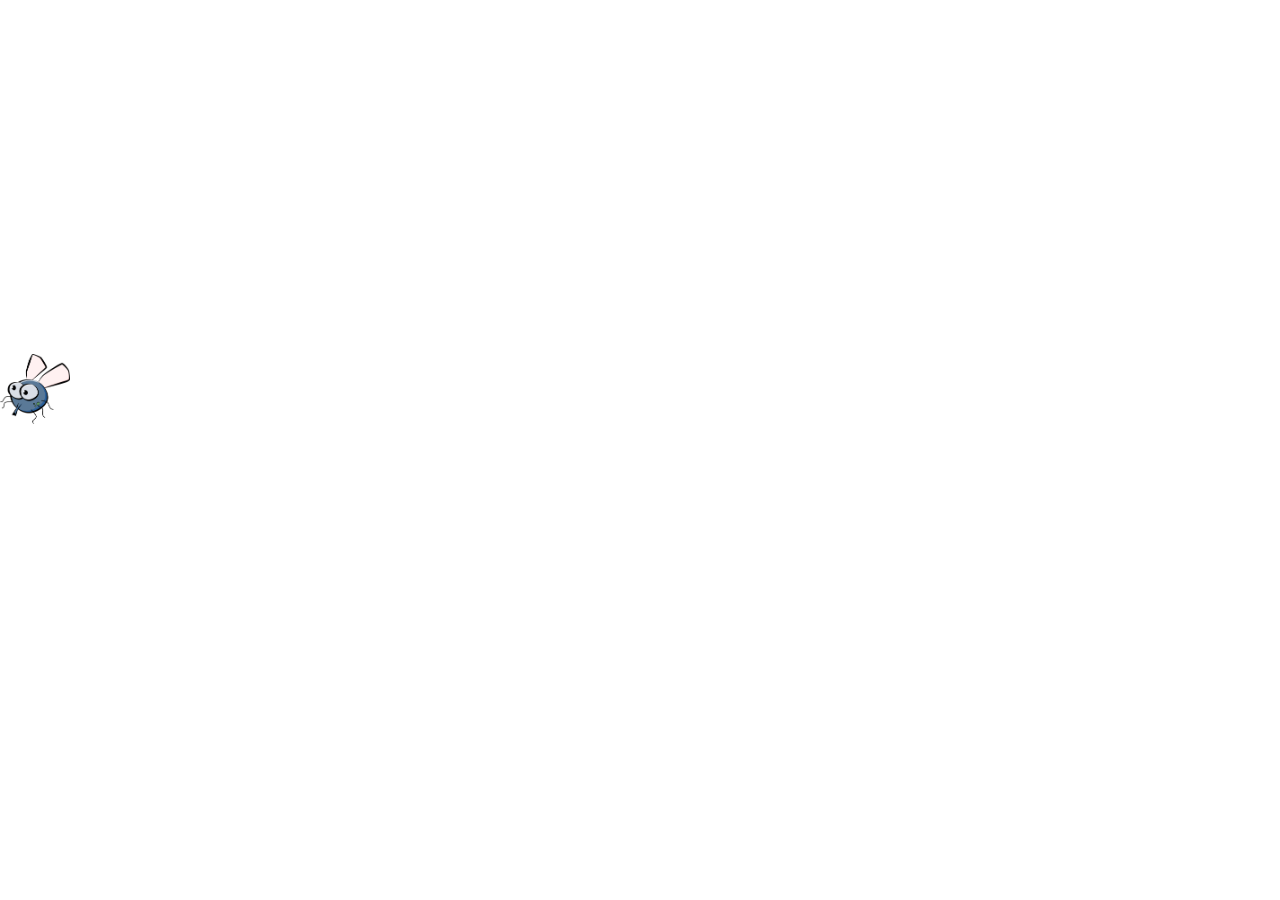
==== index.html @ e0074c32 "Random positions and sizes added" ====
<!DOCTYPE html>
<html lang="pt-br">
<head>
    <meta charset="UTF-8">
    <meta name="viewport" content="width=device-width, initial-scale=1.0">
    <title>Game - Mata Mosquitos</title>

    <link rel="stylesheet" href="css/estilo.css">

    <script src="jogo.js"></script>
</head>
<body onresize="ajustaTamanhoPalcoJogo()">

    
    
    <script>
        posicaoRandomica()
    </script>
</body>
</html>
---- css/estilo.css ----
.mosquito1 {
    width: 50px;
    height: 50px;
}

.mosquito2 {
    width: 70px;
    height: 70px;
}

.mosquito3 {
    width: 90px;
    height: 90px;
}

.ladoA {
    transform: scaleX(1);
}

.ladoB {
    transform: scaleX(-1);
}
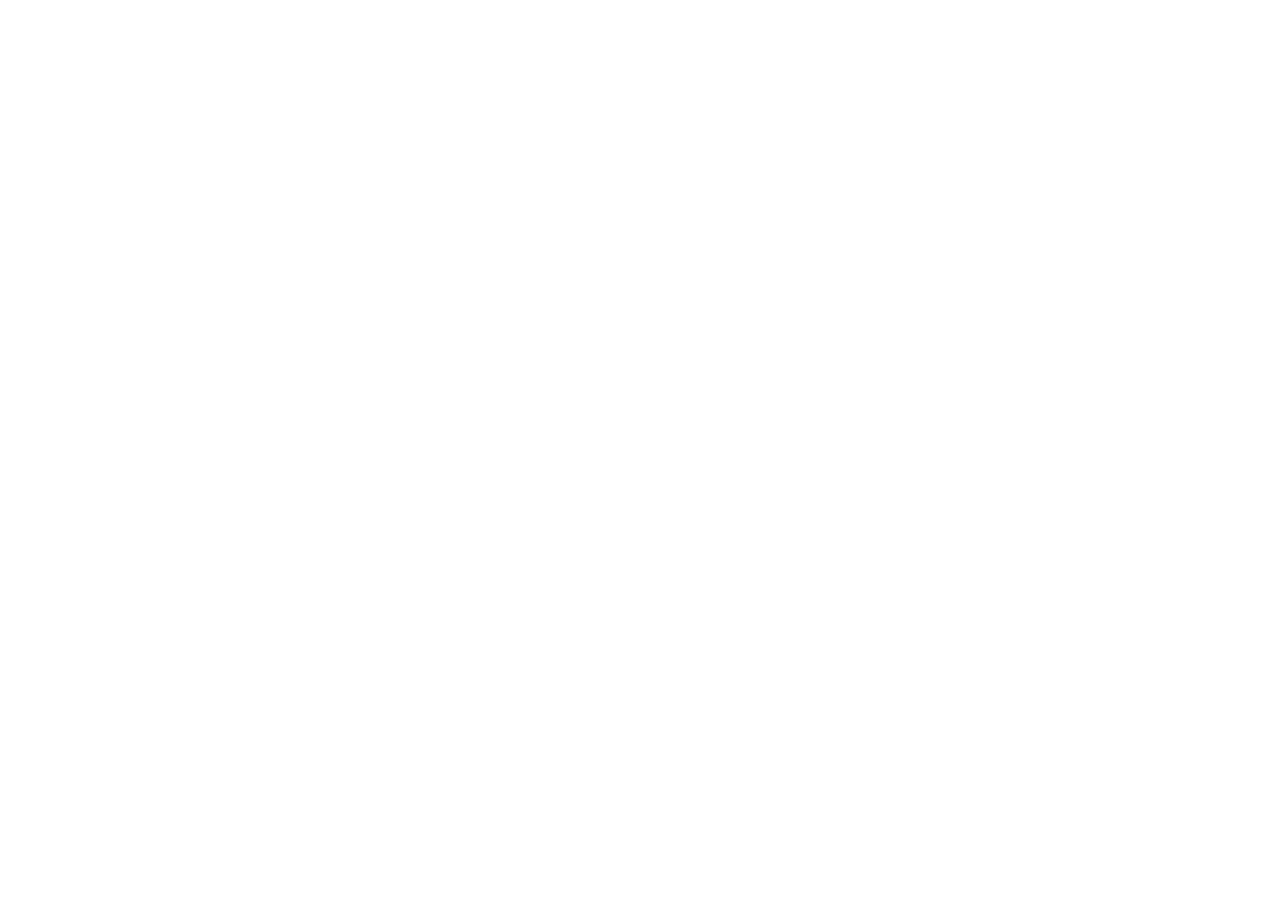
==== commit 4f739648: "Creating and removing mosquitoes every time cycle" ====
--- a/index.html
+++ b/index.html
@@ -14,7 +14,9 @@
     
     
     <script>
-        posicaoRandomica()
+        setInterval(function() {
+            posicaoRandomica();
+        }, 1000);
     </script>
 </body>
 </html>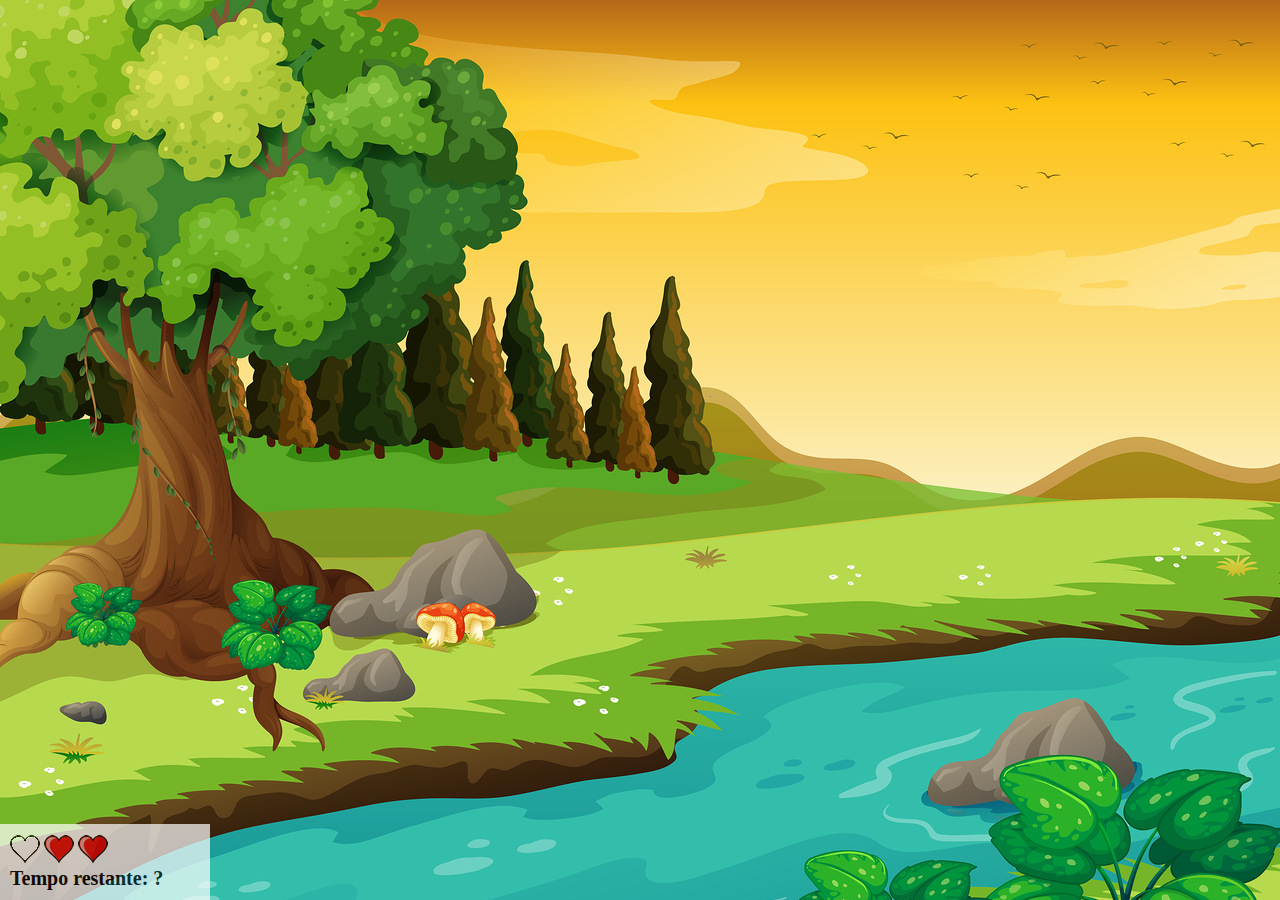
==== commit 75a38586: "created scenario" ====
--- a/index.html
+++ b/index.html
@@ -11,7 +11,17 @@
 </head>
 <body onresize="ajustaTamanhoPalcoJogo()">
 
-    
+    <div class="painel">
+        <div class="vidas">
+            <img src="imagens/coracao_vazio.png" alt="Coração vazio">
+            <img src="imagens/coracao_cheio.png" alt="Coração cheio">
+            <img src="imagens/coracao_cheio.png" alt="Coração cheio">
+        </div>
+
+        <div class="cronometro">
+            Tempo restante: ?
+        </div>
+    </div>
     
     <script>
         setInterval(function() {
--- a/css/estilo.css
+++ b/css/estilo.css
@@ -1,3 +1,9 @@
+body {
+    background-image: url(../imagens/bg.jpg);
+    background-repeat: no-repeat;
+    background-size: 100%;
+}
+
 .mosquito1 {
     width: 50px;
     height: 50px;
@@ -19,4 +25,25 @@
 
 .ladoB {
     transform: scaleX(-1);
+}
+
+.painel {
+    position: absolute;
+    width: 190px;
+    padding: 10px;
+    left: 0px;
+    bottom: 0px;
+    border-top: 1px solid white;
+    background-color: white;
+    opacity: 0.7;
+}
+
+.vidas {
+    float: left;
+}
+
+.cronometro {
+    float: left;
+    font-size: 20px;
+    font-weight: bold;
 }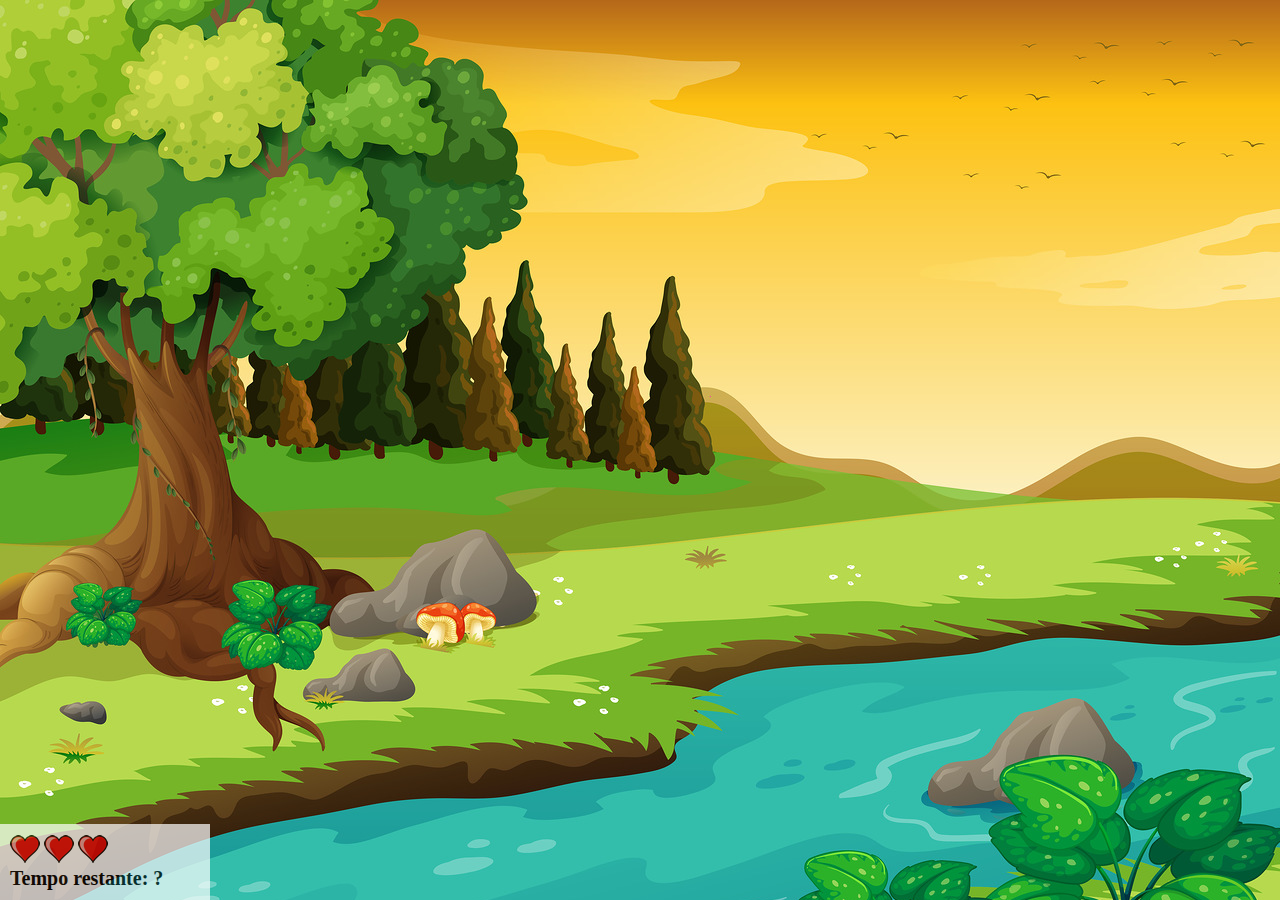
==== commit 3eac5936: "Added hit point control" ====
--- a/index.html
+++ b/index.html
@@ -13,9 +13,9 @@
 
     <div class="painel">
         <div class="vidas">
-            <img src="imagens/coracao_vazio.png" alt="Coração vazio">
-            <img src="imagens/coracao_cheio.png" alt="Coração cheio">
-            <img src="imagens/coracao_cheio.png" alt="Coração cheio">
+            <img id="v1" src="imagens/coracao_cheio.png" alt="Coração vazio">
+            <img id="v2" src="imagens/coracao_cheio.png" alt="Coração cheio">
+            <img id="v3" src="imagens/coracao_cheio.png" alt="Coração cheio">
         </div>
 
         <div class="cronometro">
@@ -26,7 +26,7 @@
     <script>
         setInterval(function() {
             posicaoRandomica();
-        }, 1000);
+        }, 2000);
     </script>
 </body>
 </html>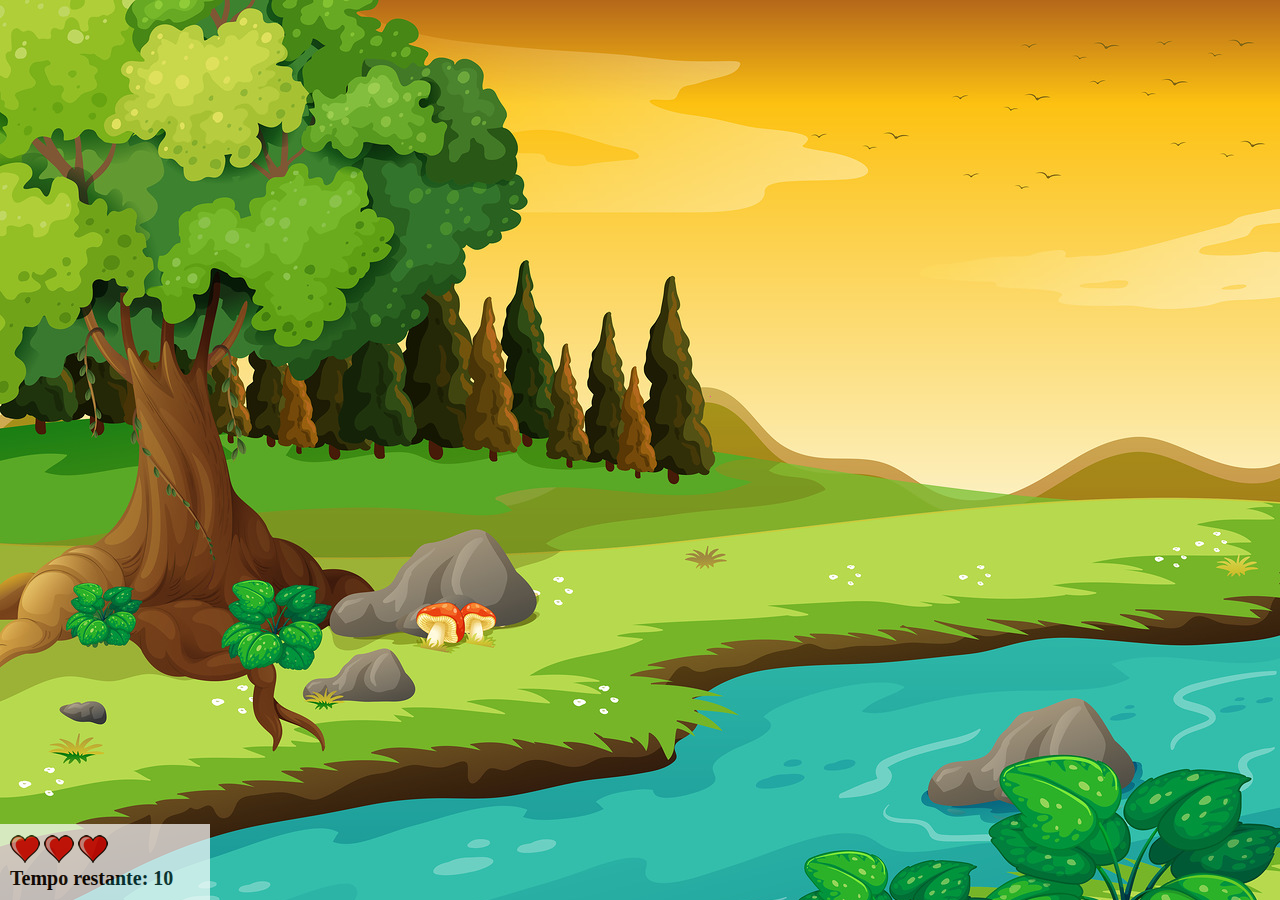
==== commit dce38860: "Added timer" ====
--- a/index.html
+++ b/index.html
@@ -19,12 +19,14 @@
         </div>
 
         <div class="cronometro">
-            Tempo restante: ?
+            Tempo restante: <span id="cronometro"></span>
         </div>
     </div>
     
     <script>
-        setInterval(function() {
+        document.getElementById('cronometro').innerHTML = tempo;
+
+        var criaMosquito = setInterval(function() {
             posicaoRandomica();
         }, 2000);
     </script>
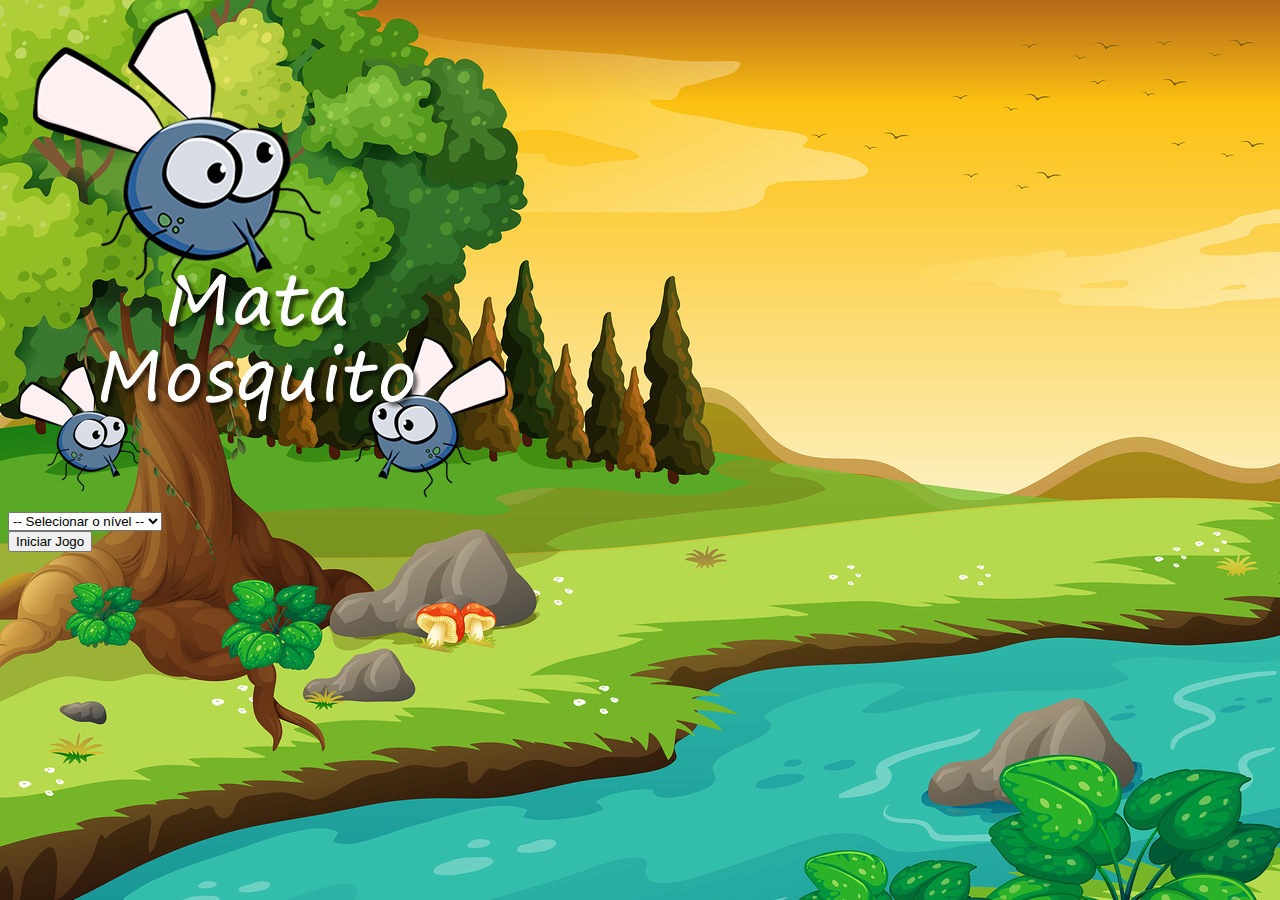
==== commit 1a9a3fed: "Creation of the game finished" ====
--- a/index.html
+++ b/index.html
@@ -1,34 +1,66 @@
 <!DOCTYPE html>
 <html lang="pt-br">
+
 <head>
     <meta charset="UTF-8">
     <meta name="viewport" content="width=device-width, initial-scale=1.0">
-    <title>Game - Mata Mosquitos</title>
-
+    <title>Game Over</title>
+    <!-- BOOTSTRAP: -->
+    <link href="https://cdn.jsdelivr.net/npm/bootstrap@5.3.2/dist/css/bootstrap.min.css" rel="stylesheet"
+        integrity="sha384-T3c6CoIi6uLrA9TneNEoa7RxnatzjcDSCmG1MXxSR1GAsXEV/Dwwykc2MPK8M2HN" crossorigin="anonymous">
+    <!-- ESTILO: -->
     <link rel="stylesheet" href="css/estilo.css">
 
-    <script src="jogo.js"></script>
+    <script>
+        function iniciarJogo() {
+            var nivel = document.getElementById('nivel').value;
+
+            if (nivel === '') {
+                alert('Selecione um nível para iniciar o jogo!');
+                return false;
+            }
+
+            window.location.href = 'app.html?' + nivel;
+        }
+    </script>
 </head>
-<body onresize="ajustaTamanhoPalcoJogo()">
 
-    <div class="painel">
-        <div class="vidas">
-            <img id="v1" src="imagens/coracao_cheio.png" alt="Coração vazio">
-            <img id="v2" src="imagens/coracao_cheio.png" alt="Coração cheio">
-            <img id="v3" src="imagens/coracao_cheio.png" alt="Coração cheio">
+<body>
+
+    <div class="container">
+        <div class="row">
+            <div class="col">
+                <div class="d-flex justify-content-center">
+                    <img src="imagens/game.png" alt="Página inicial">
+                </div>
+            </div>
         </div>
 
-        <div class="cronometro">
-            Tempo restante: <span id="cronometro"></span>
+        <div class="row">
+            <div class="col">
+                <div class="d-flex justify-content-center">
+                    <div class="mb-2">
+                        <select id="nivel" class="form-control">
+                            <option value="">-- Selecionar o nível --</option>
+                            <option value="normal">Normal</option>
+                            <option value="dificil">Difícil</option>
+                            <option value="chucknorris">Chucky Norris</option>
+                        </select>
+                    </div>
+                </div>
+            </div>
+        </div>
+
+        <div class="row">
+            <div class="col">
+                <div class="d-flex justify-content-center">
+                    <button type="button" class="btn btn-danger btn-lg" onclick="iniciarJogo()">Iniciar Jogo</button>
+                </div>
+            </div>
         </div>
     </div>
-    
-    <script>
-        document.getElementById('cronometro').innerHTML = tempo;
 
-        var criaMosquito = setInterval(function() {
-            posicaoRandomica();
-        }, 2000);
-    </script>
+
 </body>
+
 </html>--- a/css/estilo.css
+++ b/css/estilo.css
@@ -1,3 +1,7 @@
+html {
+    cursor: url(../imagens/mata_mosca.png) 30 30, auto;
+}
+
 body {
     background-image: url(../imagens/bg.jpg);
     background-repeat: no-repeat;
